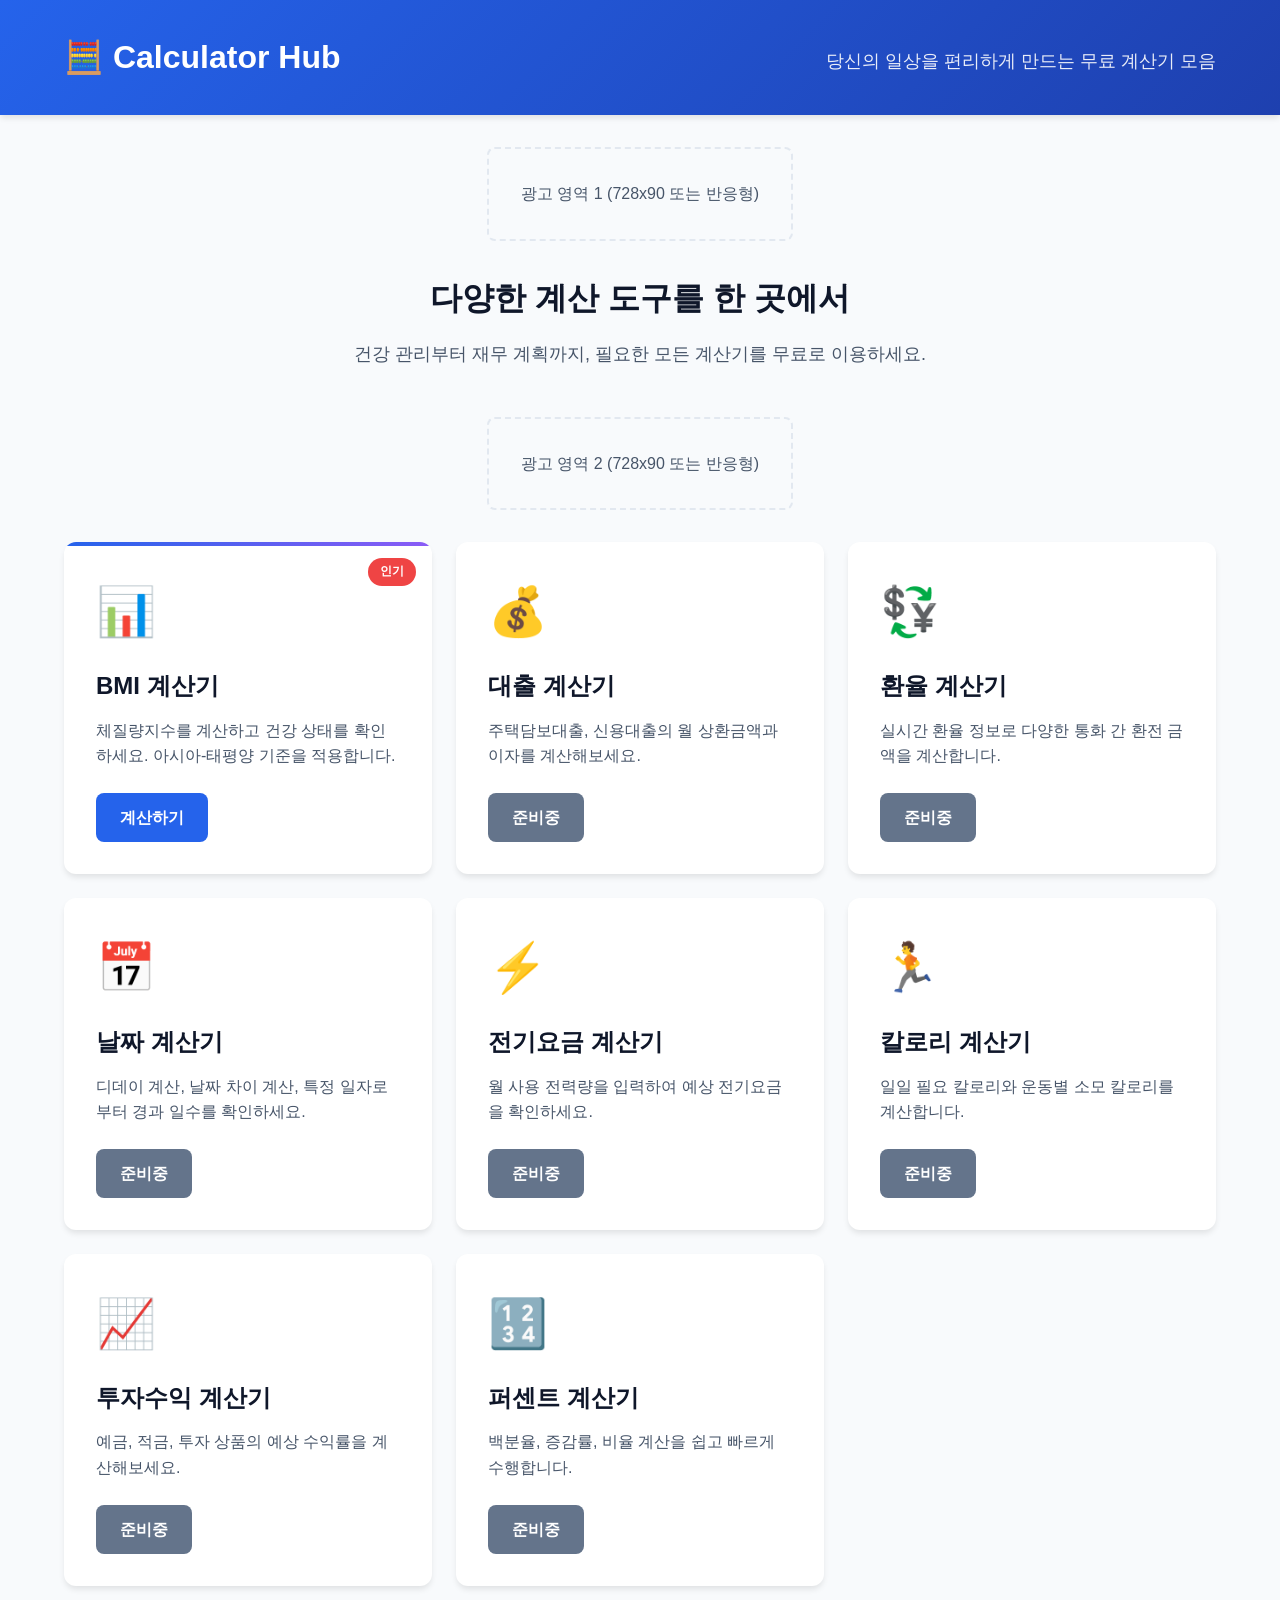
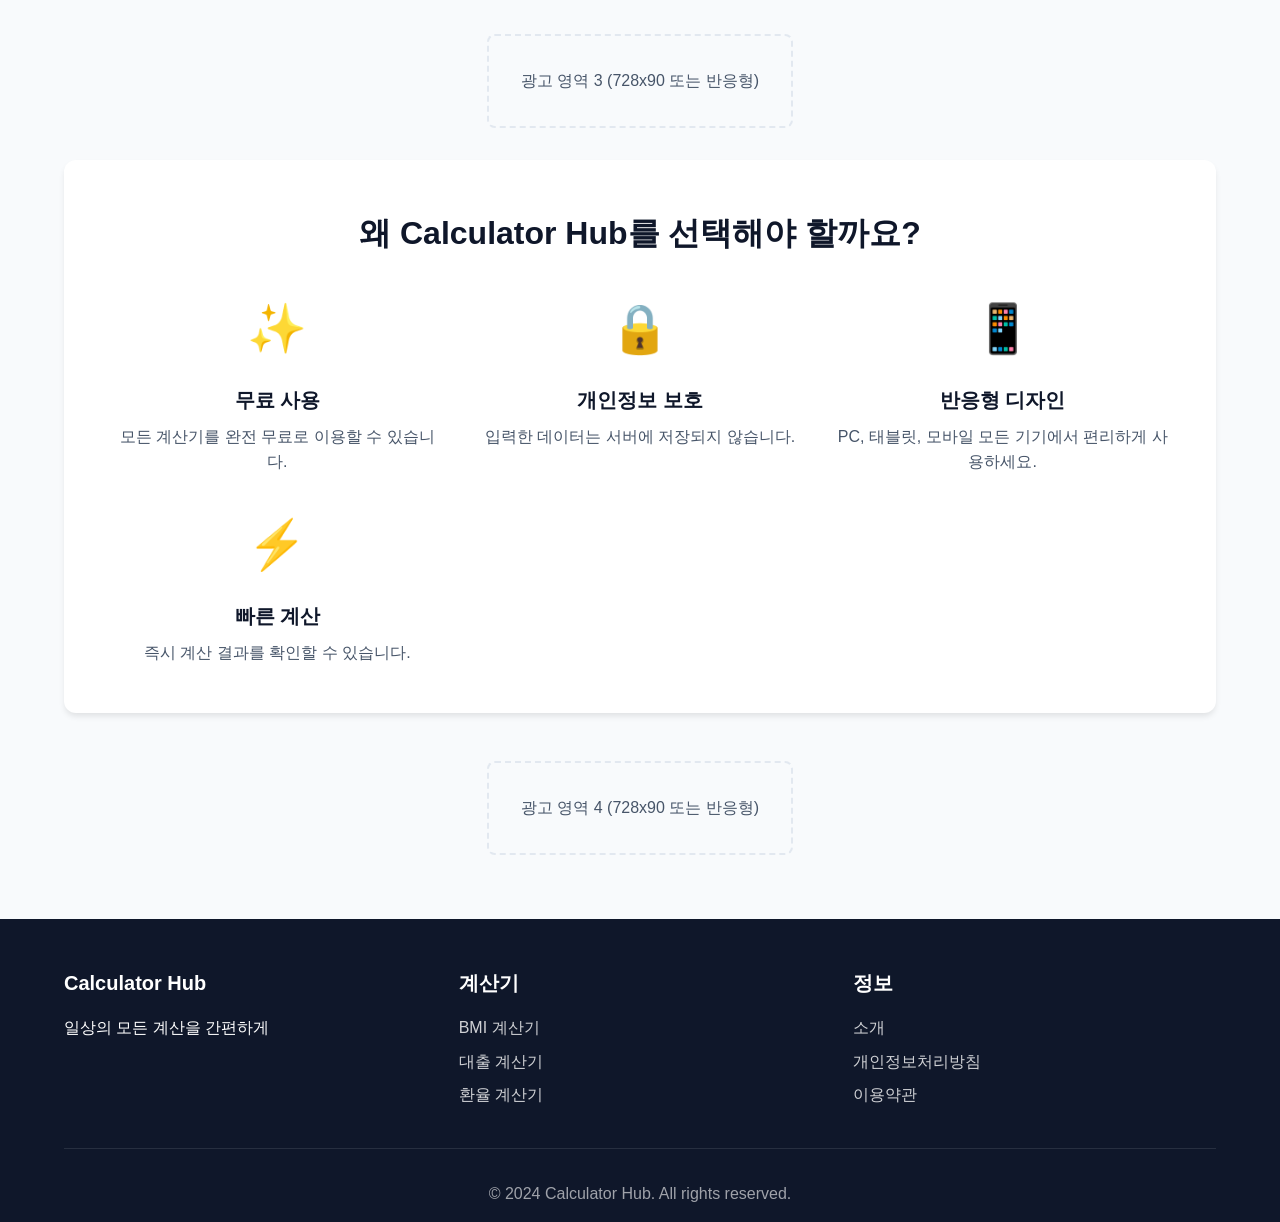
==== index.html @ 65dcb929 "feat: Add BMI Calculator website with Cloudflare Pages support - Add responsive homepage with 8 calc" ====
<!DOCTYPE html>
<html lang="ko">
<head>
    <meta charset="UTF-8">
    <meta name="viewport" content="width=device-width, initial-scale=1.0">
    <meta name="description" content="무료 온라인 계산기 모음 - BMI 계산기, 대출 계산기, 환율 계산기 등 다양한 실용적인 계산 도구를 제공합니다.">
    <meta name="keywords" content="계산기, BMI 계산기, 대출 계산기, 환율 계산기, 온라인 계산기">
    <meta name="author" content="Calculator Hub">
    
    <!-- Open Graph -->
    <meta property="og:title" content="무료 온라인 계산기 모음 | Calculator Hub">
    <meta property="og:description" content="BMI, 대출, 환율 등 다양한 실용적인 계산 도구를 무료로 이용하세요.">
    <meta property="og:type" content="website">
    <meta property="og:url" content="https://your-domain.pages.dev">
    <meta property="og:image" content="https://your-domain.pages.dev/images/og-image.jpg">
    
    <!-- Twitter Card -->
    <meta name="twitter:card" content="summary_large_image">
    <meta name="twitter:title" content="무료 온라인 계산기 모음 | Calculator Hub">
    <meta name="twitter:description" content="BMI, 대출, 환율 등 다양한 실용적인 계산 도구를 무료로 이용하세요.">
    
    <!-- Schema.org -->
    <script type="application/ld+json">
    {
        "@context": "https://schema.org",
        "@type": "WebSite",
        "name": "Calculator Hub",
        "description": "무료 온라인 계산기 모음",
        "url": "https://your-domain.pages.dev",
        "potentialAction": {
            "@type": "SearchAction",
            "target": "https://your-domain.pages.dev/search?q={search_term_string}",
            "query-input": "required name=search_term_string"
        }
    }
    </script>
    
    <title>무료 온라인 계산기 모음 | Calculator Hub</title>
    <link rel="stylesheet" href="/css/style.css">
    <link rel="canonical" href="https://your-domain.pages.dev/">
</head>
<body>
    <header>
        <div class="container">
            <div class="header-content">
                <h1>🧮 Calculator Hub</h1>
                <p class="subtitle">당신의 일상을 편리하게 만드는 무료 계산기 모음</p>
            </div>
        </div>
    </header>

    <!-- AdSense 광고 공간 1: 헤더 아래 -->
    <div class="ad-container ad-horizontal">
        <div class="ad-placeholder">
            <!-- Google AdSense 광고 코드를 여기에 삽입하세요 -->
            <p>광고 영역 1 (728x90 또는 반응형)</p>
        </div>
    </div>

    <main class="container">
        <section class="intro">
            <h2>다양한 계산 도구를 한 곳에서</h2>
            <p>건강 관리부터 재무 계획까지, 필요한 모든 계산기를 무료로 이용하세요.</p>
        </section>

        <!-- AdSense 광고 공간 2: 소개 아래 -->
        <div class="ad-container ad-horizontal">
            <div class="ad-placeholder">
                <!-- Google AdSense 광고 코드를 여기에 삽입하세요 -->
                <p>광고 영역 2 (728x90 또는 반응형)</p>
            </div>
        </div>

        <section class="calculators-grid">
            <article class="calculator-card featured">
                <div class="card-icon">📊</div>
                <h3>BMI 계산기</h3>
                <p>체질량지수를 계산하고 건강 상태를 확인하세요. 아시아-태평양 기준을 적용합니다.</p>
                <a href="/bmi-calculator.html" class="btn-primary">계산하기</a>
                <span class="badge">인기</span>
            </article>

            <article class="calculator-card">
                <div class="card-icon">💰</div>
                <h3>대출 계산기</h3>
                <p>주택담보대출, 신용대출의 월 상환금액과 이자를 계산해보세요.</p>
                <a href="/loan-calculator.html" class="btn-secondary">준비중</a>
            </article>

            <article class="calculator-card">
                <div class="card-icon">💱</div>
                <h3>환율 계산기</h3>
                <p>실시간 환율 정보로 다양한 통화 간 환전 금액을 계산합니다.</p>
                <a href="/exchange-calculator.html" class="btn-secondary">준비중</a>
            </article>

            <article class="calculator-card">
                <div class="card-icon">📅</div>
                <h3>날짜 계산기</h3>
                <p>디데이 계산, 날짜 차이 계산, 특정 일자로부터 경과 일수를 확인하세요.</p>
                <a href="/date-calculator.html" class="btn-secondary">준비중</a>
            </article>

            <article class="calculator-card">
                <div class="card-icon">⚡</div>
                <h3>전기요금 계산기</h3>
                <p>월 사용 전력량을 입력하여 예상 전기요금을 확인하세요.</p>
                <a href="/electricity-calculator.html" class="btn-secondary">준비중</a>
            </article>

            <article class="calculator-card">
                <div class="card-icon">🏃</div>
                <h3>칼로리 계산기</h3>
                <p>일일 필요 칼로리와 운동별 소모 칼로리를 계산합니다.</p>
                <a href="/calorie-calculator.html" class="btn-secondary">준비중</a>
            </article>

            <article class="calculator-card">
                <div class="card-icon">📈</div>
                <h3>투자수익 계산기</h3>
                <p>예금, 적금, 투자 상품의 예상 수익률을 계산해보세요.</p>
                <a href="/investment-calculator.html" class="btn-secondary">준비중</a>
            </article>

            <article class="calculator-card">
                <div class="card-icon">🔢</div>
                <h3>퍼센트 계산기</h3>
                <p>백분율, 증감률, 비율 계산을 쉽고 빠르게 수행합니다.</p>
                <a href="/percentage-calculator.html" class="btn-secondary">준비중</a>
            </article>
        </section>

        <!-- AdSense 광고 공간 3: 그리드 아래 -->
        <div class="ad-container ad-horizontal">
            <div class="ad-placeholder">
                <!-- Google AdSense 광고 코드를 여기에 삽입하세요 -->
                <p>광고 영역 3 (728x90 또는 반응형)</p>
            </div>
        </div>

        <section class="features">
            <h2>왜 Calculator Hub를 선택해야 할까요?</h2>
            <div class="features-grid">
                <div class="feature-item">
                    <div class="feature-icon">✨</div>
                    <h3>무료 사용</h3>
                    <p>모든 계산기를 완전 무료로 이용할 수 있습니다.</p>
                </div>
                <div class="feature-item">
                    <div class="feature-icon">🔒</div>
                    <h3>개인정보 보호</h3>
                    <p>입력한 데이터는 서버에 저장되지 않습니다.</p>
                </div>
                <div class="feature-item">
                    <div class="feature-icon">📱</div>
                    <h3>반응형 디자인</h3>
                    <p>PC, 태블릿, 모바일 모든 기기에서 편리하게 사용하세요.</p>
                </div>
                <div class="feature-item">
                    <div class="feature-icon">⚡</div>
                    <h3>빠른 계산</h3>
                    <p>즉시 계산 결과를 확인할 수 있습니다.</p>
                </div>
            </div>
        </section>
    </main>

    <!-- AdSense 광고 공간 4: 푸터 위 -->
    <div class="ad-container ad-horizontal">
        <div class="ad-placeholder">
            <!-- Google AdSense 광고 코드를 여기에 삽입하세요 -->
            <p>광고 영역 4 (728x90 또는 반응형)</p>
        </div>
    </div>

    <footer>
        <div class="container">
            <div class="footer-content">
                <div class="footer-section">
                    <h4>Calculator Hub</h4>
                    <p>일상의 모든 계산을 간편하게</p>
                </div>
                <div class="footer-section">
                    <h4>계산기</h4>
                    <ul>
                        <li><a href="/bmi-calculator.html">BMI 계산기</a></li>
                        <li><a href="/loan-calculator.html">대출 계산기</a></li>
                        <li><a href="/exchange-calculator.html">환율 계산기</a></li>
                    </ul>
                </div>
                <div class="footer-section">
                    <h4>정보</h4>
                    <ul>
                        <li><a href="/about.html">소개</a></li>
                        <li><a href="/privacy.html">개인정보처리방침</a></li>
                        <li><a href="/terms.html">이용약관</a></li>
                    </ul>
                </div>
            </div>
            <div class="footer-bottom">
                <p>&copy; 2024 Calculator Hub. All rights reserved.</p>
            </div>
        </div>
    </footer>

    <script src="/js/main.js"></script>
</body>
</html>
---- css/style.css ----
:root {
    --primary-color: #2563eb;
    --primary-dark: #1e40af;
    --secondary-color: #64748b;
    --success-color: #10b981;
    --warning-color: #f59e0b;
    --danger-color: #ef4444;
    --light-bg: #f8fafc;
    --card-bg: #ffffff;
    --text-primary: #0f172a;
    --text-secondary: #475569;
    --border-color: #e2e8f0;
    --shadow-sm: 0 1px 2px 0 rgb(0 0 0 / 0.05);
    --shadow-md: 0 4px 6px -1px rgb(0 0 0 / 0.1);
    --shadow-lg: 0 10px 15px -3px rgb(0 0 0 / 0.1);
    --radius-sm: 0.375rem;
    --radius-md: 0.5rem;
    --radius-lg: 0.75rem;
}

* {
    margin: 0;
    padding: 0;
    box-sizing: border-box;
}

body {
    font-family: -apple-system, BlinkMacSystemFont, 'Segoe UI', 'Roboto', 'Helvetica Neue', Arial, sans-serif;
    line-height: 1.6;
    color: var(--text-primary);
    background-color: var(--light-bg);
}

/* 헤더 */
header {
    background: linear-gradient(135deg, var(--primary-color) 0%, var(--primary-dark) 100%);
    color: white;
    padding: 2rem 0;
    box-shadow: var(--shadow-md);
}

.container {
    max-width: 1200px;
    margin: 0 auto;
    padding: 0 1.5rem;
}

.header-content {
    display: flex;
    justify-content: space-between;
    align-items: center;
}

.header-content h1 {
    font-size: 2rem;
    font-weight: 700;
}

.header-content h1 a {
    color: white;
    text-decoration: none;
}

.subtitle {
    font-size: 1.125rem;
    opacity: 0.9;
    margin-top: 0.5rem;
}

nav {
    display: flex;
    gap: 1rem;
}

.nav-link {
    color: white;
    text-decoration: none;
    padding: 0.5rem 1rem;
    border-radius: var(--radius-md);
    transition: background-color 0.2s;
}

.nav-link:hover {
    background-color: rgba(255, 255, 255, 0.1);
}

/* 메인 컨텐츠 */
main {
    padding: 3rem 0;
}

.intro {
    text-align: center;
    margin-bottom: 3rem;
}

.intro h2 {
    font-size: 2rem;
    color: var(--text-primary);
    margin-bottom: 1rem;
}

.intro p {
    font-size: 1.125rem;
    color: var(--text-secondary);
}

/* 계산기 그리드 */
.calculators-grid {
    display: grid;
    grid-template-columns: repeat(auto-fill, minmax(280px, 1fr));
    gap: 1.5rem;
    margin-bottom: 3rem;
}

.calculator-card {
    background: var(--card-bg);
    border-radius: var(--radius-lg);
    padding: 2rem;
    box-shadow: var(--shadow-md);
    transition: transform 0.2s, box-shadow 0.2s;
    position: relative;
    overflow: hidden;
}

.calculator-card:hover {
    transform: translateY(-4px);
    box-shadow: var(--shadow-lg);
}

.calculator-card.featured::before {
    content: '';
    position: absolute;
    top: 0;
    left: 0;
    right: 0;
    height: 4px;
    background: linear-gradient(90deg, var(--primary-color), #8b5cf6);
}

.card-icon {
    font-size: 3rem;
    margin-bottom: 1rem;
}

.calculator-card h3 {
    font-size: 1.5rem;
    margin-bottom: 0.75rem;
    color: var(--text-primary);
}

.calculator-card p {
    color: var(--text-secondary);
    margin-bottom: 1.5rem;
    min-height: 3rem;
}

.badge {
    position: absolute;
    top: 1rem;
    right: 1rem;
    background: var(--danger-color);
    color: white;
    padding: 0.25rem 0.75rem;
    border-radius: 999px;
    font-size: 0.75rem;
    font-weight: 600;
}

/* 버튼 */
.btn-primary, .btn-secondary {
    display: inline-block;
    padding: 0.75rem 1.5rem;
    border-radius: var(--radius-md);
    text-decoration: none;
    font-weight: 600;
    transition: all 0.2s;
    border: none;
    cursor: pointer;
    font-size: 1rem;
}

.btn-primary {
    background: var(--primary-color);
    color: white;
}

.btn-primary:hover {
    background: var(--primary-dark);
}

.btn-secondary {
    background: var(--secondary-color);
    color: white;
}

.btn-secondary:hover {
    background: #475569;
}

.btn-large {
    width: 100%;
    padding: 1rem;
    margin-top: 0.5rem;
}

/* 특징 섹션 */
.features {
    background: var(--card-bg);
    border-radius: var(--radius-lg);
    padding: 3rem;
    box-shadow: var(--shadow-md);
    margin-bottom: 3rem;
}

.features h2 {
    text-align: center;
    font-size: 2rem;
    margin-bottom: 2rem;
}

.features-grid {
    display: grid;
    grid-template-columns: repeat(auto-fit, minmax(250px, 1fr));
    gap: 2rem;
}

.feature-item {
    text-align: center;
}

.feature-icon {
    font-size: 3rem;
    margin-bottom: 1rem;
}

.feature-item h3 {
    font-size: 1.25rem;
    margin-bottom: 0.5rem;
}

.feature-item p {
    color: var(--text-secondary);
}

/* 계산기 페이지 */
.calculator-page {
    max-width: 1000px;
    margin: 0 auto;
}

.calculator-header {
    text-align: center;
    margin-bottom: 2rem;
}

.calculator-header h2 {
    font-size: 2.5rem;
    margin-bottom: 0.5rem;
}

.calculator-layout {
    display: grid;
    grid-template-columns: 1fr 300px;
    gap: 2rem;
    margin-bottom: 3rem;
}

.calculator-main {
    display: flex;
    flex-direction: column;
    gap: 2rem;
}

.calculator-form {
    background: var(--card-bg);
    border-radius: var(--radius-lg);
    padding: 2rem;
    box-shadow: var(--shadow-md);
}

.form-group {
    margin-bottom: 1.5rem;
}

.form-group label {
    display: block;
    font-weight: 600;
    margin-bottom: 0.5rem;
    color: var(--text-primary);
}

.form-group input {
    width: 100%;
    padding: 0.75rem;
    border: 2px solid var(--border-color);
    border-radius: var(--radius-md);
    font-size: 1rem;
    transition: border-color 0.2s;
}

.form-group input:focus {
    outline: none;
    border-color: var(--primary-color);
}

.form-group small {
    display: block;
    margin-top: 0.25rem;
    color: var(--text-secondary);
    font-size: 0.875rem;
}

/* 결과 표시 */
.result-container {
    background: var(--card-bg);
    border-radius: var(--radius-lg);
    padding: 2rem;
    box-shadow: var(--shadow-md);
    border-left: 4px solid var(--primary-color);
}

.result-container h3 {
    font-size: 1.5rem;
    margin-bottom: 1.5rem;
}

.bmi-value {
    display: flex;
    justify-content: space-between;
    align-items: center;
    padding: 1.5rem;
    background: var(--light-bg);
    border-radius: var(--radius-md);
    margin-bottom: 1rem;
}

.bmi-value .label {
    font-weight: 600;
    font-size: 1.125rem;
}

.bmi-value .value {
    font-size: 2.5rem;
    font-weight: 700;
    color: var(--primary-color);
}

.bmi-status {
    padding: 1.5rem;
    border-radius: var(--radius-md);
    margin-bottom: 1rem;
}

.status-badge {
    display: inline-block;
    padding: 0.5rem 1rem;
    border-radius: 999px;
    font-weight: 600;
    margin-bottom: 0.5rem;
}

.status-text {
    font-size: 1.125rem;
    margin-top: 0.5rem;
}

.bmi-advice {
    background: #eff6ff;
    padding: 1.5rem;
    border-radius: var(--radius-md);
    border-left: 4px solid var(--primary-color);
}

.bmi-advice h4 {
    margin-bottom: 0.75rem;
    color: var(--primary-color);
}

.advice-text {
    color: var(--text-secondary);
    line-height: 1.8;
}

/* BMI 차트 */
.bmi-chart {
    background: var(--card-bg);
    border-radius: var(--radius-lg);
    padding: 2rem;
    box-shadow: var(--shadow-md);
}

.bmi-chart h3 {
    font-size: 1.5rem;
    margin-bottom: 1.5rem;
    text-align: center;
}

.chart-container {
    display: flex;
    flex-direction: column;
    gap: 0.75rem;
}

.chart-item {
    display: flex;
    justify-content: space-between;
    align-items: center;
    padding: 1rem 1.5rem;
    border-radius: var(--radius-md);
    font-weight: 600;
}

.chart-item.underweight {
    background: #dbeafe;
    color: #1e40af;
}

.chart-item.normal {
    background: #d1fae5;
    color: #065f46;
}

.chart-item.overweight {
    background: #fef3c7;
    color: #92400e;
}

.chart-item.obese1 {
    background: #fed7aa;
    color: #9a3412;
}

.chart-item.obese2 {
    background: #fecaca;
    color: #991b1b;
}

/* 정보 섹션 */
.info-section {
    background: var(--card-bg);
    border-radius: var(--radius-lg);
    padding: 2rem;
    box-shadow: var(--shadow-md);
    margin-bottom: 2rem;
}

.info-section h3 {
    font-size: 1.75rem;
    margin-bottom: 1rem;
    color: var(--text-primary);
}

.info-section h4 {
    font-size: 1.25rem;
    margin-top: 1.5rem;
    margin-bottom: 0.75rem;
    color: var(--text-primary);
}

.info-section p {
    color: var(--text-secondary);
    margin-bottom: 1rem;
    line-height: 1.8;
}

.info-list {
    list-style: none;
    padding: 0;
    margin: 1rem 0;
}

.info-list li {
    padding: 0.75rem;
    margin-bottom: 0.5rem;
    background: var(--light-bg);
    border-radius: var(--radius-md);
    border-left: 4px solid var(--primary-color);
}

.warning-text {
    background: #fef3c7;
    border-left: 4px solid var(--warning-color);
    padding: 1rem;
    border-radius: var(--radius-md);
    color: #92400e;
}

/* 관련 계산기 */
.related-calculators {
    background: var(--card-bg);
    border-radius: var(--radius-lg);
    padding: 2rem;
    box-shadow: var(--shadow-md);
}

.related-calculators h3 {
    font-size: 1.75rem;
    margin-bottom: 1.5rem;
}

.related-grid {
    display: grid;
    grid-template-columns: repeat(auto-fit, minmax(200px, 1fr));
    gap: 1rem;
}

.related-card {
    display: block;
    padding: 1.5rem;
    background: var(--light-bg);
    border-radius: var(--radius-md);
    text-decoration: none;
    transition: all 0.2s;
    text-align: center;
}

.related-card:hover {
    background: var(--primary-color);
    color: white;
    transform: translateY(-2px);
}

.related-card .card-icon {
    font-size: 2rem;
    margin-bottom: 0.5rem;
}

.related-card h4 {
    font-size: 1.125rem;
    margin-bottom: 0.25rem;
    color: var(--text-primary);
}

.related-card:hover h4,
.related-card:hover p {
    color: white;
}

.related-card p {
    font-size: 0.875rem;
    color: var(--text-secondary);
    margin: 0;
}

/* 광고 컨테이너 */
.ad-container {
    margin: 2rem auto;
    display: flex;
    justify-content: center;
    align-items: center;
}

.ad-horizontal {
    max-width: 728px;
}

.ad-vertical {
    max-width: 300px;
}

.ad-placeholder {
    background: var(--light-bg);
    border: 2px dashed var(--border-color);
    border-radius: var(--radius-md);
    padding: 2rem;
    text-align: center;
    color: var(--text-secondary);
    min-height: 90px;
}

.calculator-sidebar .ad-placeholder {
    min-height: 600px;
    display: flex;
    align-items: center;
    justify-content: center;
}

/* 푸터 */
footer {
    background: var(--text-primary);
    color: white;
    padding: 3rem 0 1rem;
    margin-top: 4rem;
}

.footer-content {
    display: grid;
    grid-template-columns: repeat(auto-fit, minmax(250px, 1fr));
    gap: 2rem;
    margin-bottom: 2rem;
}

.footer-section h4 {
    margin-bottom: 1rem;
    font-size: 1.25rem;
}

.footer-section ul {
    list-style: none;
}

.footer-section ul li {
    margin-bottom: 0.5rem;
}

.footer-section a {
    color: rgba(255, 255, 255, 0.8);
    text-decoration: none;
    transition: color 0.2s;
}

.footer-section a:hover {
    color: white;
}

.footer-bottom {
    text-align: center;
    padding-top: 2rem;
    border-top: 1px solid rgba(255, 255, 255, 0.1);
    color: rgba(255, 255, 255, 0.6);
}

/* 반응형 디자인 */
@media (max-width: 768px) {
    .header-content {
        flex-direction: column;
        text-align: center;
        gap: 1rem;
    }

    .header-content h1 {
        font-size: 1.5rem;
    }

    .subtitle {
        font-size: 1rem;
    }

    .calculators-grid {
        grid-template-columns: 1fr;
    }

    .calculator-layout {
        grid-template-columns: 1fr;
    }

    .calculator-sidebar {
        order: 2;
    }

    .features {
        padding: 2rem 1.5rem;
    }

    .features-grid {
        grid-template-columns: 1fr;
    }

    .intro h2 {
        font-size: 1.5rem;
    }

    .calculator-header h2 {
        font-size: 1.75rem;
    }

    .bmi-value {
        flex-direction: column;
        gap: 1rem;
        text-align: center;
    }

    .footer-content {
        grid-template-columns: 1fr;
        text-align: center;
    }
}

@media (max-width: 480px) {
    .container {
        padding: 0 1rem;
    }

    .calculator-card {
        padding: 1.5rem;
    }

    .calculator-form,
    .result-container,
    .bmi-chart,
    .info-section {
        padding: 1.5rem;
    }

    .card-icon {
        font-size: 2.5rem;
    }

    .bmi-value .value {
        font-size: 2rem;
    }
}
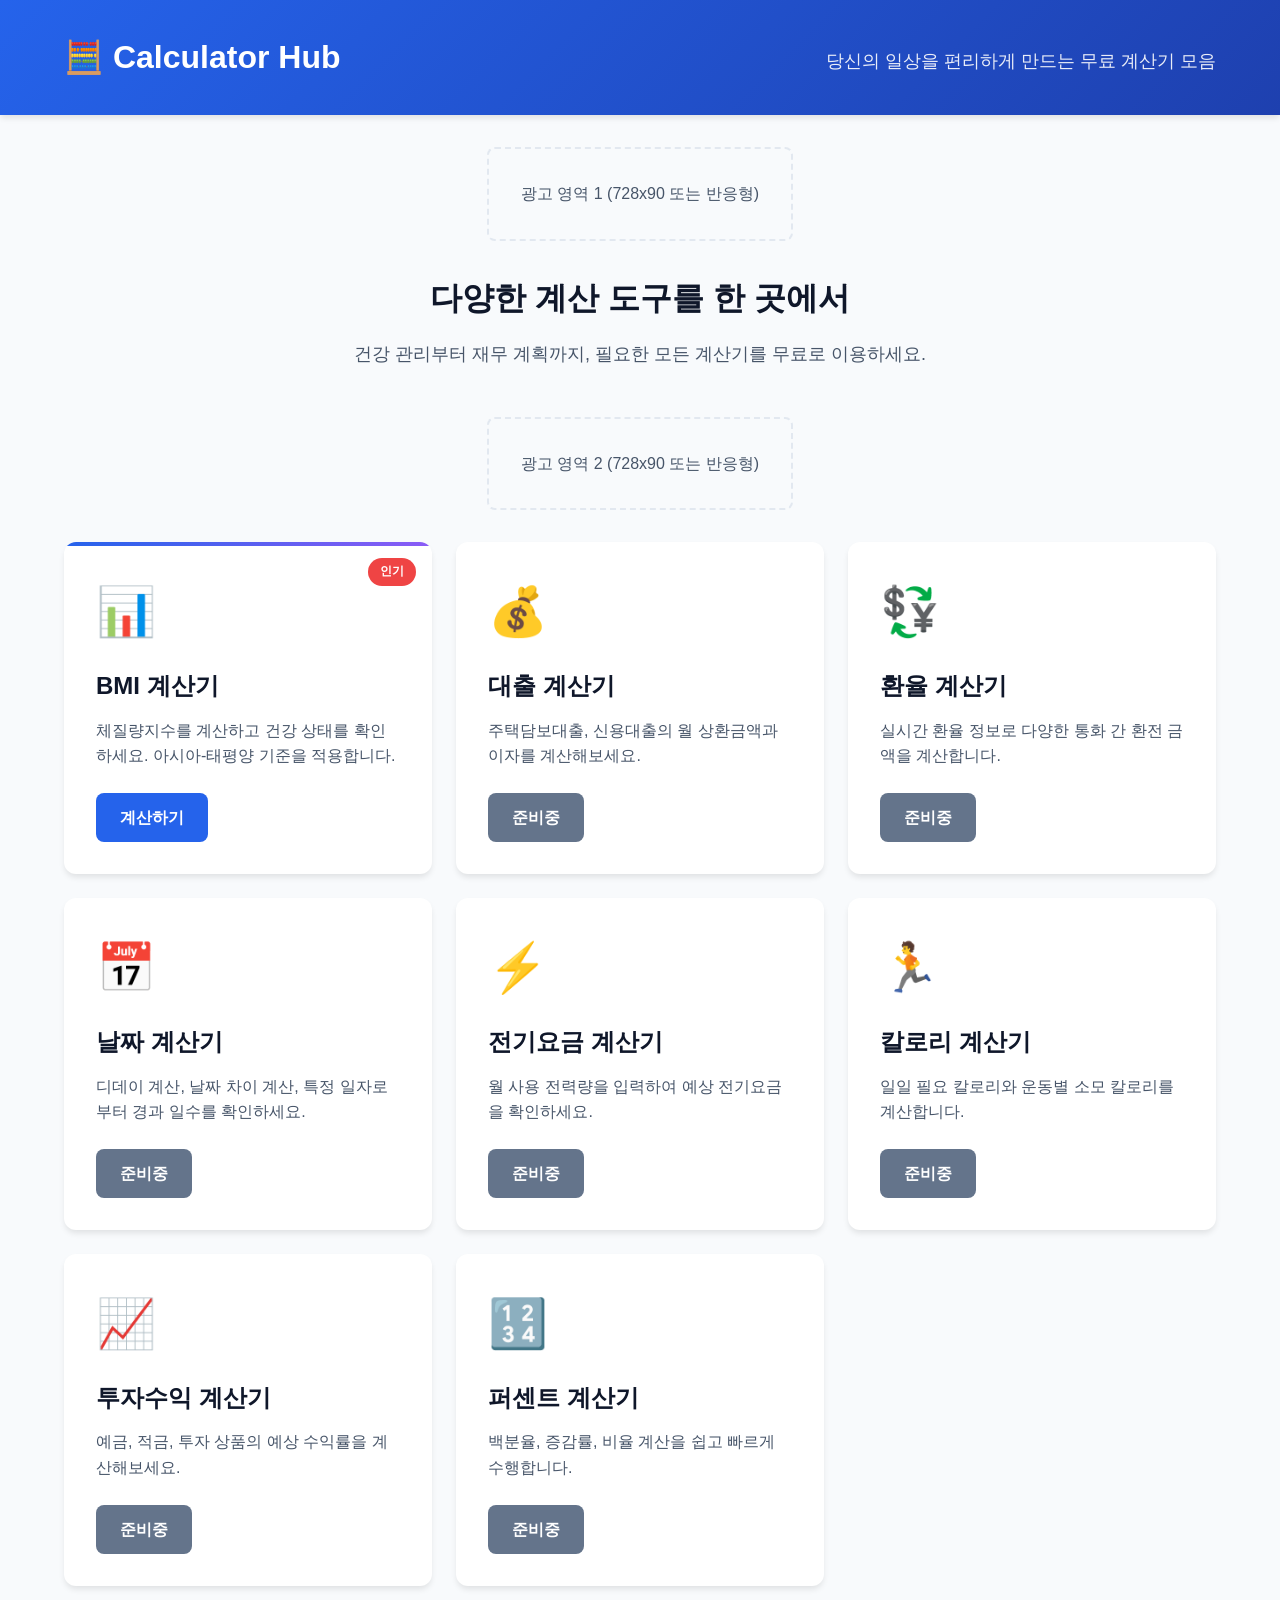
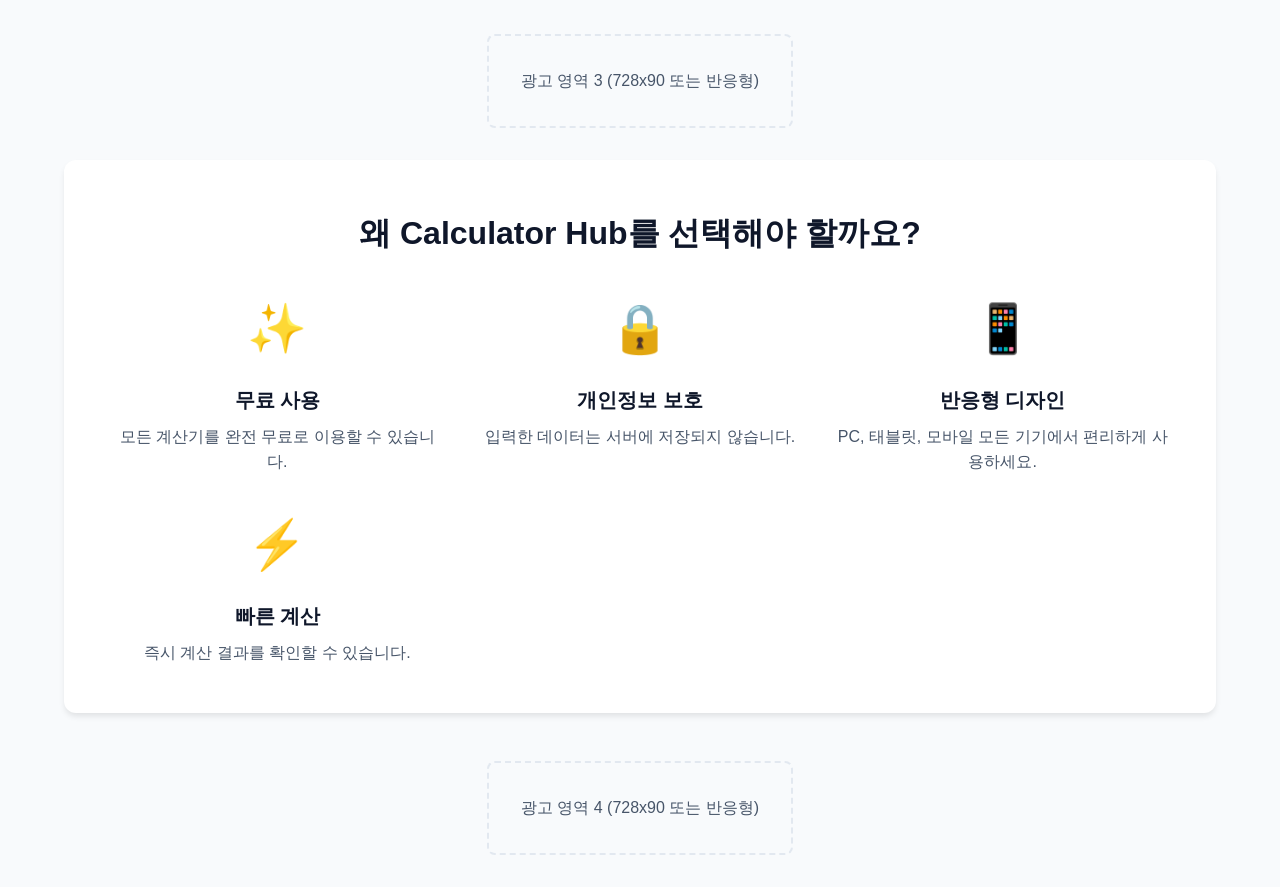
==== commit 7cbf7f73: "refactor: Remove footer and update project name to 'calculator' - Remove footer from index.html and " ====
--- a/index.html
+++ b/index.html
@@ -165,7 +165,7 @@
         </section>
     </main>
 
-    <!-- AdSense 광고 공간 4: 푸터 위 -->
+    <!-- AdSense 광고 공간 4: 하단 -->
     <div class="ad-container ad-horizontal">
         <div class="ad-placeholder">
             <!-- Google AdSense 광고 코드를 여기에 삽입하세요 -->
@@ -173,36 +173,6 @@
         </div>
     </div>
 
-    <footer>
-        <div class="container">
-            <div class="footer-content">
-                <div class="footer-section">
-                    <h4>Calculator Hub</h4>
-                    <p>일상의 모든 계산을 간편하게</p>
-                </div>
-                <div class="footer-section">
-                    <h4>계산기</h4>
-                    <ul>
-                        <li><a href="/bmi-calculator.html">BMI 계산기</a></li>
-                        <li><a href="/loan-calculator.html">대출 계산기</a></li>
-                        <li><a href="/exchange-calculator.html">환율 계산기</a></li>
-                    </ul>
-                </div>
-                <div class="footer-section">
-                    <h4>정보</h4>
-                    <ul>
-                        <li><a href="/about.html">소개</a></li>
-                        <li><a href="/privacy.html">개인정보처리방침</a></li>
-                        <li><a href="/terms.html">이용약관</a></li>
-                    </ul>
-                </div>
-            </div>
-            <div class="footer-bottom">
-                <p>&copy; 2024 Calculator Hub. All rights reserved.</p>
-            </div>
-        </div>
-    </footer>
-
     <script src="/js/main.js"></script>
 </body>
 </html>
--- a/css/style.css
+++ b/css/style.css
@@ -576,51 +576,6 @@
     justify-content: center;
 }
 
-/* 푸터 */
-footer {
-    background: var(--text-primary);
-    color: white;
-    padding: 3rem 0 1rem;
-    margin-top: 4rem;
-}
-
-.footer-content {
-    display: grid;
-    grid-template-columns: repeat(auto-fit, minmax(250px, 1fr));
-    gap: 2rem;
-    margin-bottom: 2rem;
-}
-
-.footer-section h4 {
-    margin-bottom: 1rem;
-    font-size: 1.25rem;
-}
-
-.footer-section ul {
-    list-style: none;
-}
-
-.footer-section ul li {
-    margin-bottom: 0.5rem;
-}
-
-.footer-section a {
-    color: rgba(255, 255, 255, 0.8);
-    text-decoration: none;
-    transition: color 0.2s;
-}
-
-.footer-section a:hover {
-    color: white;
-}
-
-.footer-bottom {
-    text-align: center;
-    padding-top: 2rem;
-    border-top: 1px solid rgba(255, 255, 255, 0.1);
-    color: rgba(255, 255, 255, 0.6);
-}
-
 /* 반응형 디자인 */
 @media (max-width: 768px) {
     .header-content {
@@ -670,11 +625,6 @@
         gap: 1rem;
         text-align: center;
     }
-
-    .footer-content {
-        grid-template-columns: 1fr;
-        text-align: center;
-    }
 }
 
 @media (max-width: 480px) {
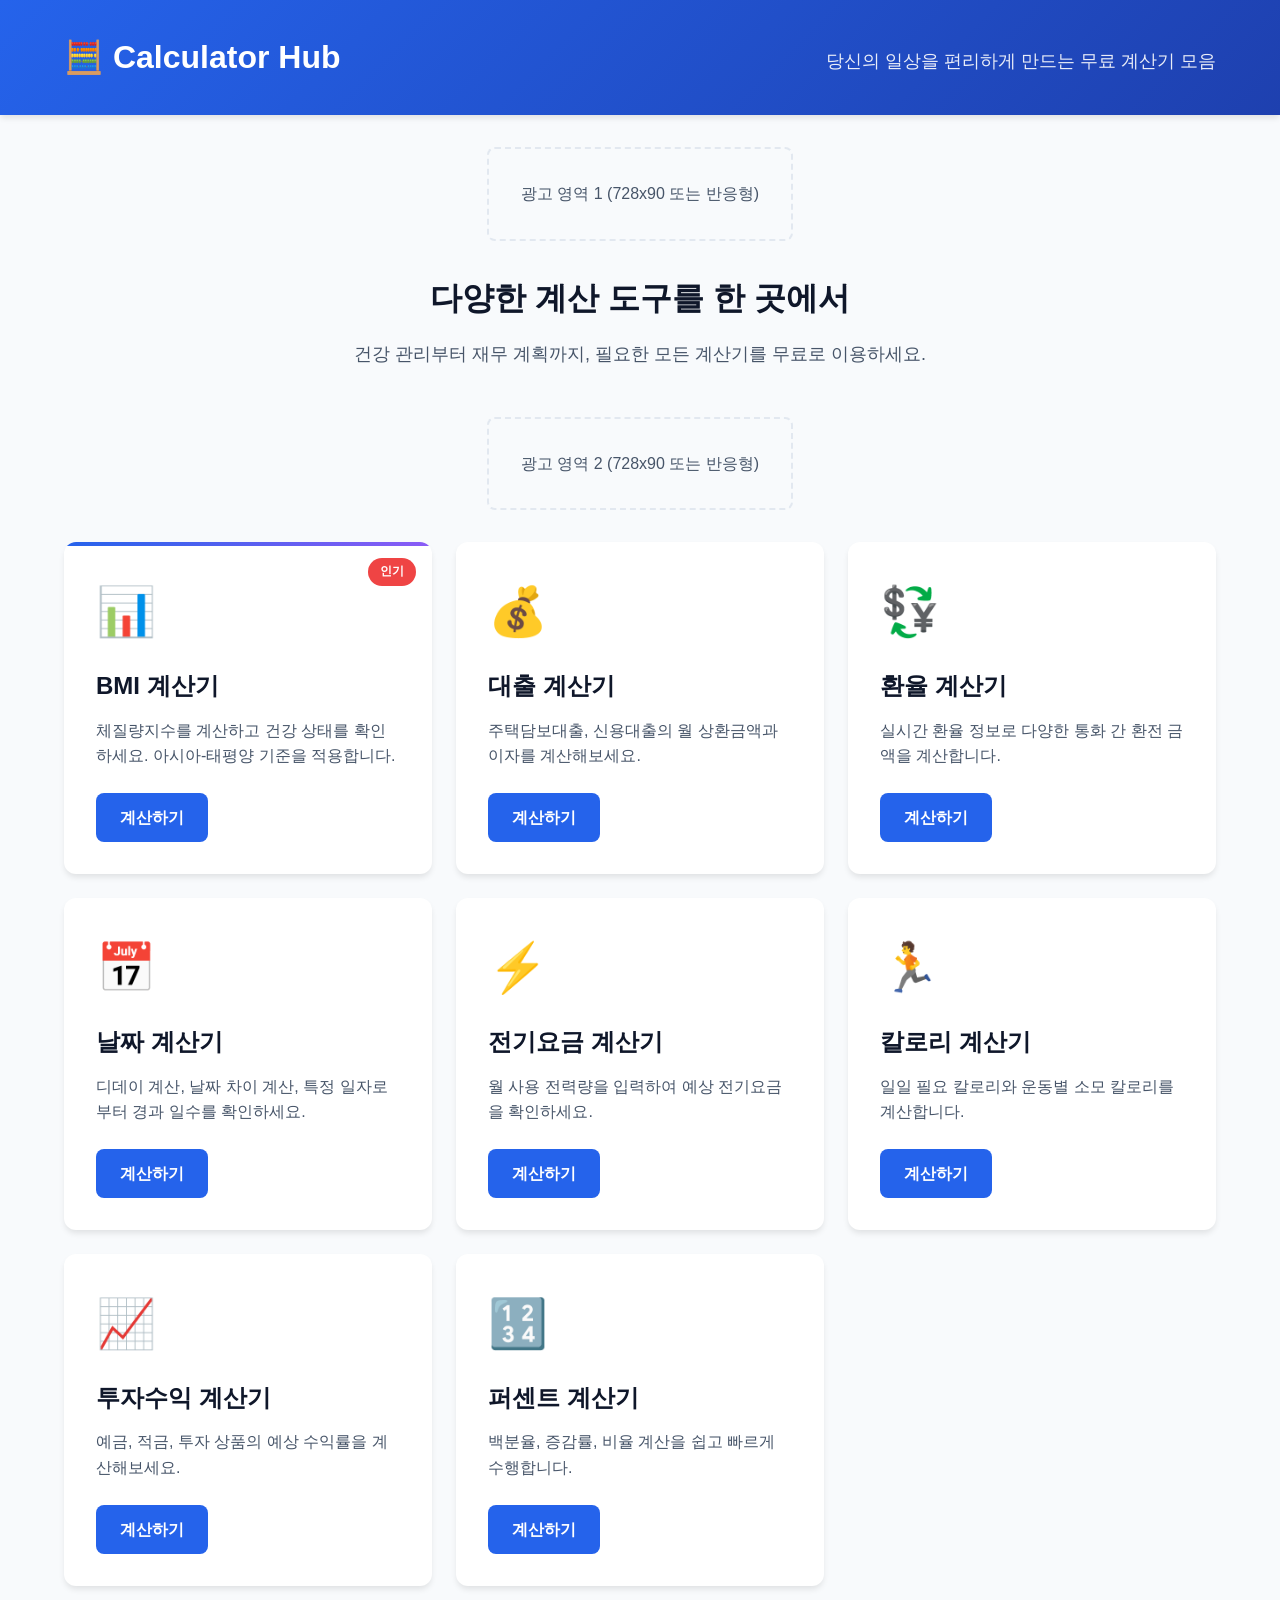
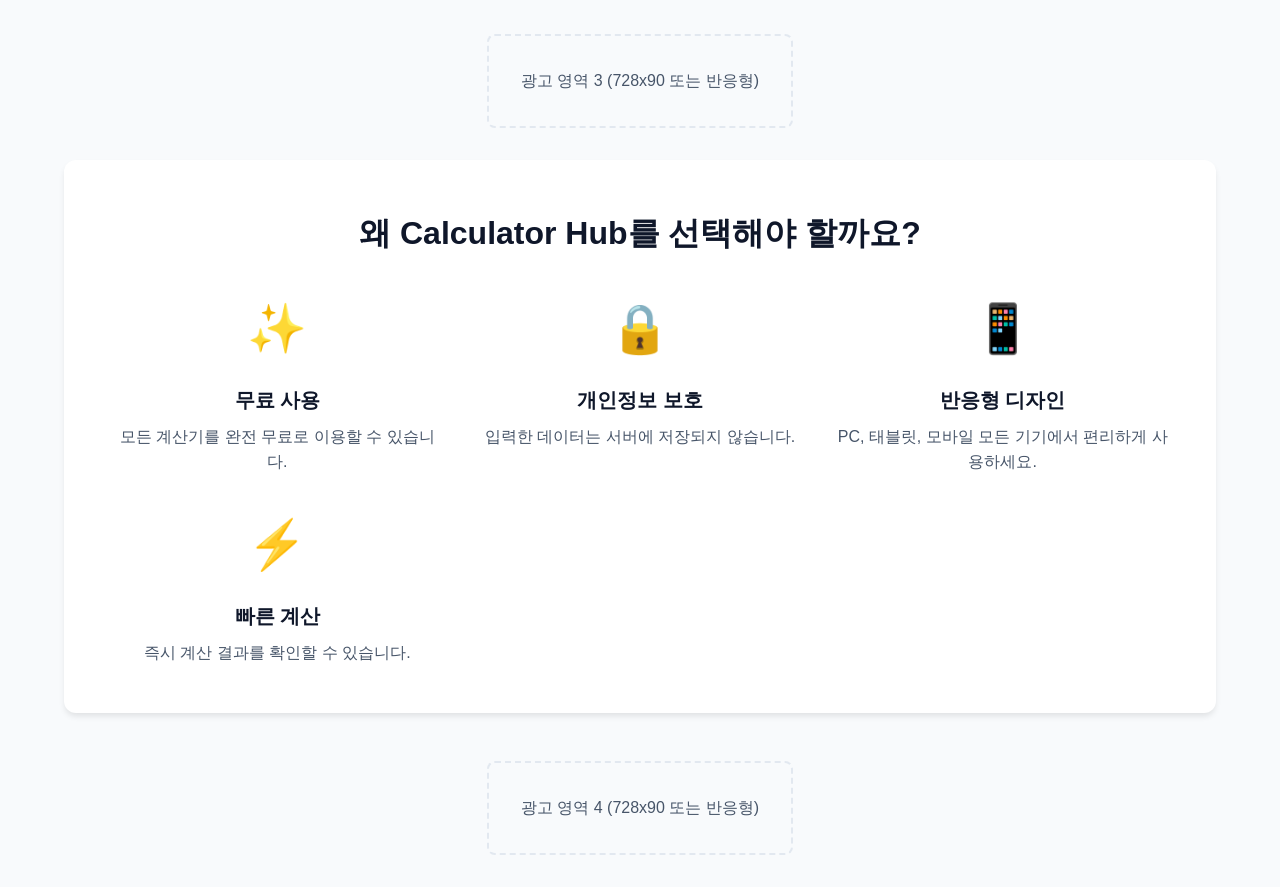
==== commit 8be8f910: "feat: Add 7 new calculators - Complete all calculator implementations - Add Loan Calculator (원리금균등/원" ====
--- a/index.html
+++ b/index.html
@@ -84,49 +84,49 @@
                 <div class="card-icon">💰</div>
                 <h3>대출 계산기</h3>
                 <p>주택담보대출, 신용대출의 월 상환금액과 이자를 계산해보세요.</p>
-                <a href="/loan-calculator.html" class="btn-secondary">준비중</a>
+                <a href="/loan-calculator.html" class="btn-primary">계산하기</a>
             </article>
 
             <article class="calculator-card">
                 <div class="card-icon">💱</div>
                 <h3>환율 계산기</h3>
                 <p>실시간 환율 정보로 다양한 통화 간 환전 금액을 계산합니다.</p>
-                <a href="/exchange-calculator.html" class="btn-secondary">준비중</a>
+                <a href="/exchange-calculator.html" class="btn-primary">계산하기</a>
             </article>
 
             <article class="calculator-card">
                 <div class="card-icon">📅</div>
                 <h3>날짜 계산기</h3>
                 <p>디데이 계산, 날짜 차이 계산, 특정 일자로부터 경과 일수를 확인하세요.</p>
-                <a href="/date-calculator.html" class="btn-secondary">준비중</a>
+                <a href="/date-calculator.html" class="btn-primary">계산하기</a>
             </article>
 
             <article class="calculator-card">
                 <div class="card-icon">⚡</div>
                 <h3>전기요금 계산기</h3>
                 <p>월 사용 전력량을 입력하여 예상 전기요금을 확인하세요.</p>
-                <a href="/electricity-calculator.html" class="btn-secondary">준비중</a>
+                <a href="/electricity-calculator.html" class="btn-primary">계산하기</a>
             </article>
 
             <article class="calculator-card">
                 <div class="card-icon">🏃</div>
                 <h3>칼로리 계산기</h3>
                 <p>일일 필요 칼로리와 운동별 소모 칼로리를 계산합니다.</p>
-                <a href="/calorie-calculator.html" class="btn-secondary">준비중</a>
+                <a href="/calorie-calculator.html" class="btn-primary">계산하기</a>
             </article>
 
             <article class="calculator-card">
                 <div class="card-icon">📈</div>
                 <h3>투자수익 계산기</h3>
                 <p>예금, 적금, 투자 상품의 예상 수익률을 계산해보세요.</p>
-                <a href="/investment-calculator.html" class="btn-secondary">준비중</a>
+                <a href="/investment-calculator.html" class="btn-primary">계산하기</a>
             </article>
 
             <article class="calculator-card">
                 <div class="card-icon">🔢</div>
                 <h3>퍼센트 계산기</h3>
                 <p>백분율, 증감률, 비율 계산을 쉽고 빠르게 수행합니다.</p>
-                <a href="/percentage-calculator.html" class="btn-secondary">준비중</a>
+                <a href="/percentage-calculator.html" class="btn-primary">계산하기</a>
             </article>
         </section>
 
--- a/css/style.css
+++ b/css/style.css
@@ -576,6 +576,157 @@
     justify-content: center;
 }
 
+/* 추가 계산기 스타일 */
+.loan-summary, .exchange-result {
+    background: var(--light-bg);
+    padding: 1.5rem;
+    border-radius: var(--radius-md);
+    margin-bottom: 1.5rem;
+}
+
+.summary-item, .exchange-from, .exchange-to {
+    display: flex;
+    justify-content: space-between;
+    padding: 1rem;
+    border-bottom: 1px solid var(--border-color);
+}
+
+.summary-item:last-child {
+    border-bottom: none;
+}
+
+.summary-item .value {
+    font-size: 1.5rem;
+    font-weight: 700;
+    color: var(--primary-color);
+}
+
+.summary-item .highlight {
+    color: var(--danger-color);
+}
+
+.loan-details, .exchange-rate {
+    background: var(--light-bg);
+    padding: 1rem;
+    border-radius: var(--radius-md);
+    margin-top: 1rem;
+}
+
+.comparison-grid {
+    display: grid;
+    grid-template-columns: repeat(auto-fit, minmax(200px, 1fr));
+    gap: 1rem;
+    margin-top: 1rem;
+}
+
+.comparison-item {
+    background: var(--light-bg);
+    padding: 1.5rem;
+    border-radius: var(--radius-md);
+    border-left: 4px solid var(--primary-color);
+}
+
+.info-box {
+    background: var(--card-bg);
+    border-radius: var(--radius-lg);
+    padding: 2rem;
+    box-shadow: var(--shadow-md);
+    margin-top: 2rem;
+}
+
+.btn-swap {
+    background: var(--light-bg);
+    border: 2px solid var(--border-color);
+    padding: 0.75rem 1.5rem;
+    border-radius: var(--radius-md);
+    cursor: pointer;
+    font-size: 1.5rem;
+    transition: all 0.2s;
+}
+
+.btn-swap:hover {
+    background: var(--primary-color);
+    color: white;
+    border-color: var(--primary-color);
+}
+
+.exchange-arrow {
+    font-size: 2rem;
+    text-align: center;
+    color: var(--primary-color);
+    padding: 1rem 0;
+}
+
+.currency-label {
+    font-weight: 700;
+    color: var(--text-primary);
+    font-size: 1.25rem;
+}
+
+.currency-amount {
+    font-size: 1.75rem;
+    font-weight: 700;
+    color: var(--primary-color);
+}
+
+.rate-list {
+    display: grid;
+    gap: 0.75rem;
+    margin-top: 1rem;
+}
+
+.rate-item {
+    display: flex;
+    justify-content: space-between;
+    align-items: center;
+    padding: 1rem;
+    background: var(--light-bg);
+    border-radius: var(--radius-md);
+}
+
+.rate-currency {
+    font-weight: 600;
+}
+
+.rate-value {
+    color: var(--primary-color);
+    font-weight: 600;
+}
+
+.rate-disclaimer {
+    font-size: 0.875rem;
+    color: var(--text-secondary);
+    margin-top: 0.5rem;
+}
+
+.date-result {
+    text-align: center;
+    padding: 2rem;
+}
+
+.big-number, .big-date {
+    font-size: 3rem;
+    font-weight: 700;
+    color: var(--primary-color);
+    margin: 1rem 0;
+}
+
+.date-breakdown, .date-info {
+    margin-top: 1.5rem;
+    text-align: left;
+    background: var(--light-bg);
+    padding: 1rem;
+    border-radius: var(--radius-md);
+}
+
+.result-box {
+    background: var(--light-bg);
+    padding: 1.5rem;
+    border-radius: var(--radius-md);
+    margin-top: 1rem;
+    border-left: 4px solid var(--primary-color);
+}
+
 /* 반응형 디자인 */
 @media (max-width: 768px) {
     .header-content {
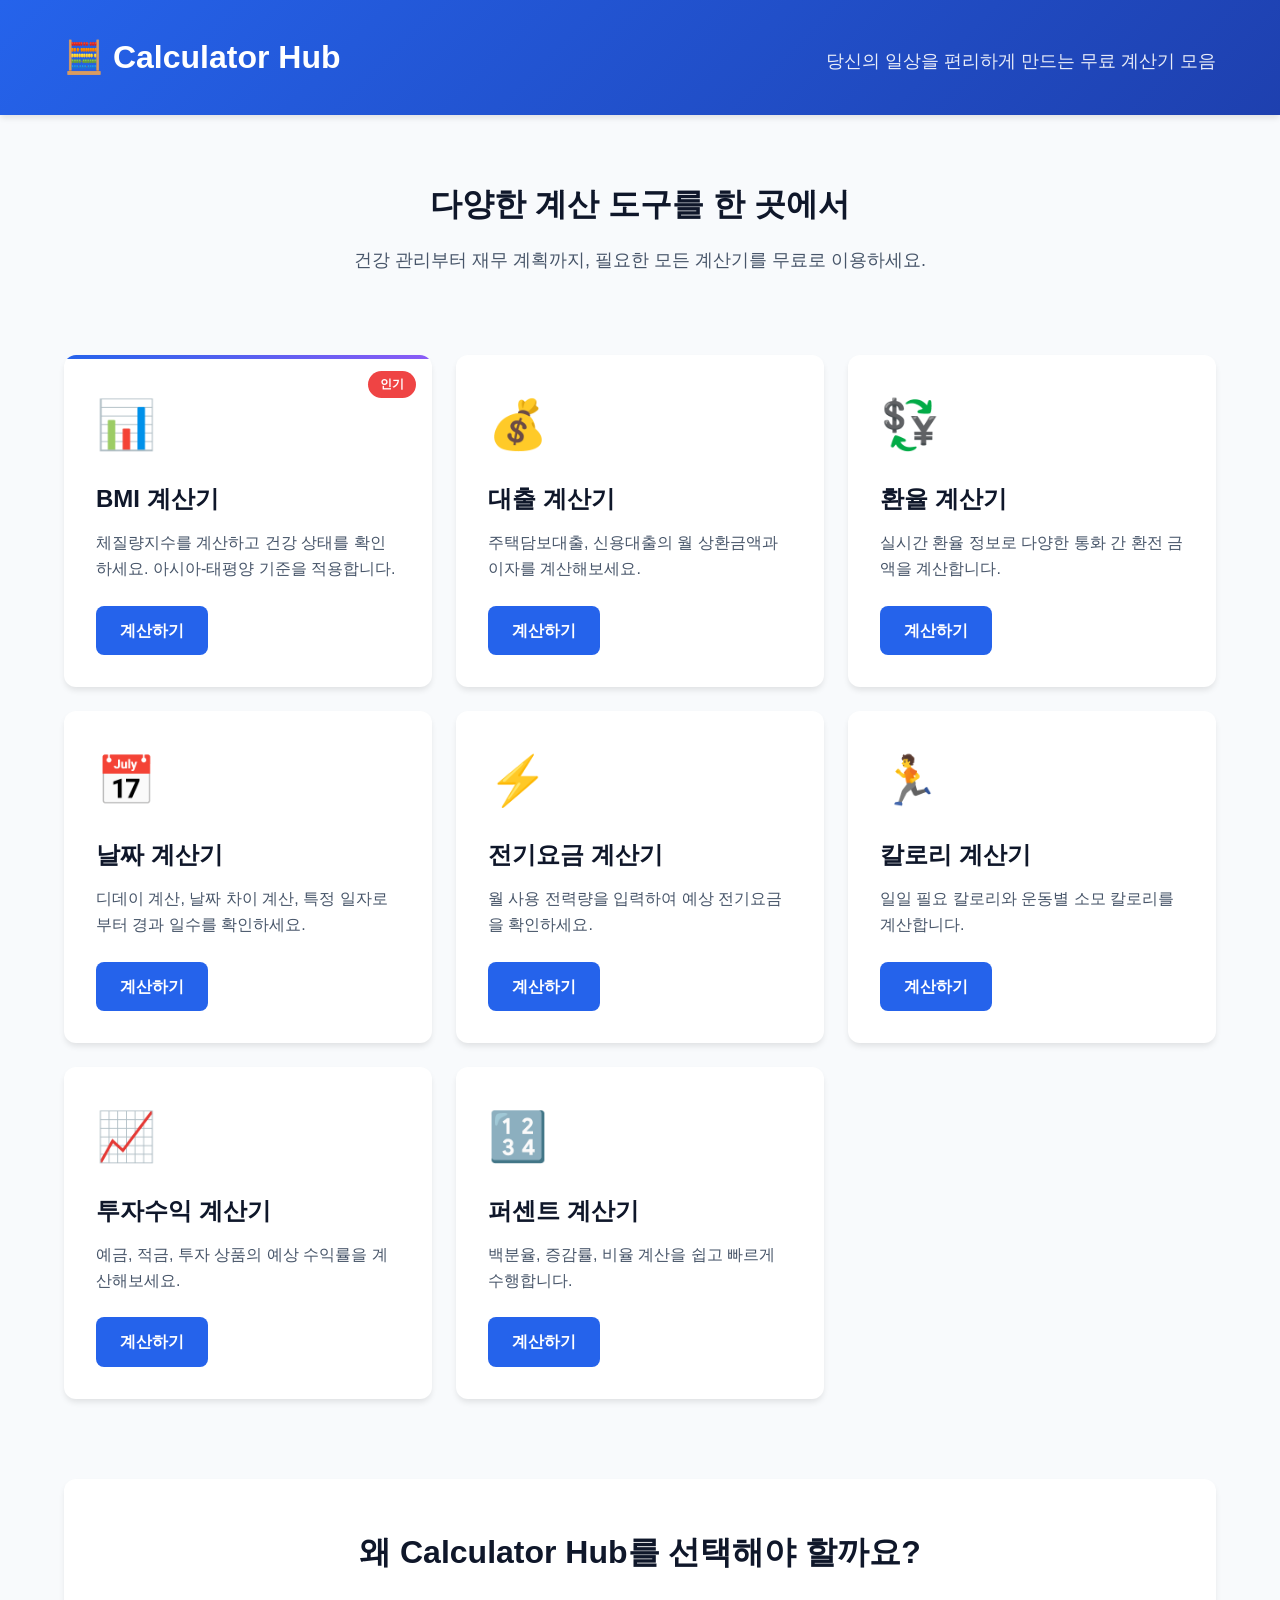
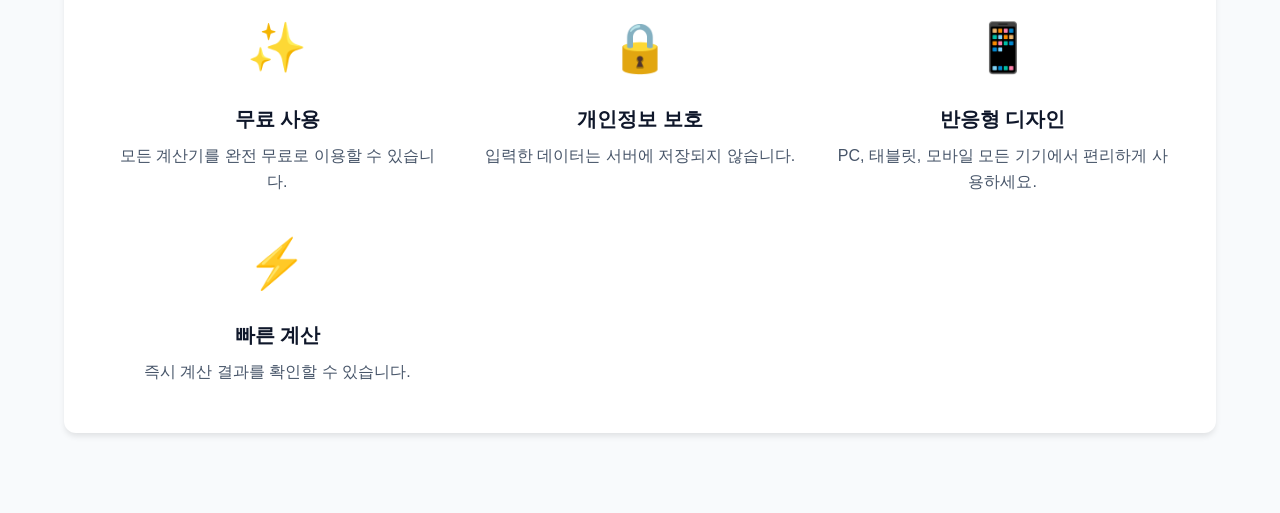
==== commit 8c6e9831: "feat: Add Google AdSense integration to all pages - Add AdSense script (ca-pub-6690487239486575) to " ====
--- a/index.html
+++ b/index.html
@@ -38,6 +38,10 @@
     <title>무료 온라인 계산기 모음 | Calculator Hub</title>
     <link rel="stylesheet" href="/css/style.css">
     <link rel="canonical" href="https://your-domain.pages.dev/">
+    
+    <!-- Google AdSense -->
+    <script async src="https://pagead2.googlesyndication.com/pagead/js/adsbygoogle.js?client=ca-pub-6690487239486575"
+     crossorigin="anonymous"></script>
 </head>
 <body>
     <header>
@@ -51,10 +55,16 @@
 
     <!-- AdSense 광고 공간 1: 헤더 아래 -->
     <div class="ad-container ad-horizontal">
-        <div class="ad-placeholder">
-            <!-- Google AdSense 광고 코드를 여기에 삽입하세요 -->
-            <p>광고 영역 1 (728x90 또는 반응형)</p>
-        </div>
+        <!-- Google AdSense 광고 -->
+        <ins class="adsbygoogle"
+             style="display:block"
+             data-ad-client="ca-pub-6690487239486575"
+             data-ad-slot="1234567890"
+             data-ad-format="auto"
+             data-full-width-responsive="true"></ins>
+        <script>
+             (adsbygoogle = window.adsbygoogle || []).push({});
+        </script>
     </div>
 
     <main class="container">
@@ -65,10 +75,16 @@
 
         <!-- AdSense 광고 공간 2: 소개 아래 -->
         <div class="ad-container ad-horizontal">
-            <div class="ad-placeholder">
-                <!-- Google AdSense 광고 코드를 여기에 삽입하세요 -->
-                <p>광고 영역 2 (728x90 또는 반응형)</p>
-            </div>
+            <!-- Google AdSense 광고 -->
+            <ins class="adsbygoogle"
+                 style="display:block"
+                 data-ad-client="ca-pub-6690487239486575"
+                 data-ad-slot="1234567891"
+                 data-ad-format="auto"
+                 data-full-width-responsive="true"></ins>
+            <script>
+                 (adsbygoogle = window.adsbygoogle || []).push({});
+            </script>
         </div>
 
         <section class="calculators-grid">
@@ -132,10 +148,16 @@
 
         <!-- AdSense 광고 공간 3: 그리드 아래 -->
         <div class="ad-container ad-horizontal">
-            <div class="ad-placeholder">
-                <!-- Google AdSense 광고 코드를 여기에 삽입하세요 -->
-                <p>광고 영역 3 (728x90 또는 반응형)</p>
-            </div>
+            <!-- Google AdSense 광고 -->
+            <ins class="adsbygoogle"
+                 style="display:block"
+                 data-ad-client="ca-pub-6690487239486575"
+                 data-ad-slot="1234567892"
+                 data-ad-format="auto"
+                 data-full-width-responsive="true"></ins>
+            <script>
+                 (adsbygoogle = window.adsbygoogle || []).push({});
+            </script>
         </div>
 
         <section class="features">
@@ -167,10 +189,16 @@
 
     <!-- AdSense 광고 공간 4: 하단 -->
     <div class="ad-container ad-horizontal">
-        <div class="ad-placeholder">
-            <!-- Google AdSense 광고 코드를 여기에 삽입하세요 -->
-            <p>광고 영역 4 (728x90 또는 반응형)</p>
-        </div>
+        <!-- Google AdSense 광고 -->
+        <ins class="adsbygoogle"
+             style="display:block"
+             data-ad-client="ca-pub-6690487239486575"
+             data-ad-slot="1234567893"
+             data-ad-format="auto"
+             data-full-width-responsive="true"></ins>
+        <script>
+             (adsbygoogle = window.adsbygoogle || []).push({});
+        </script>
     </div>
 
     <script src="/js/main.js"></script>
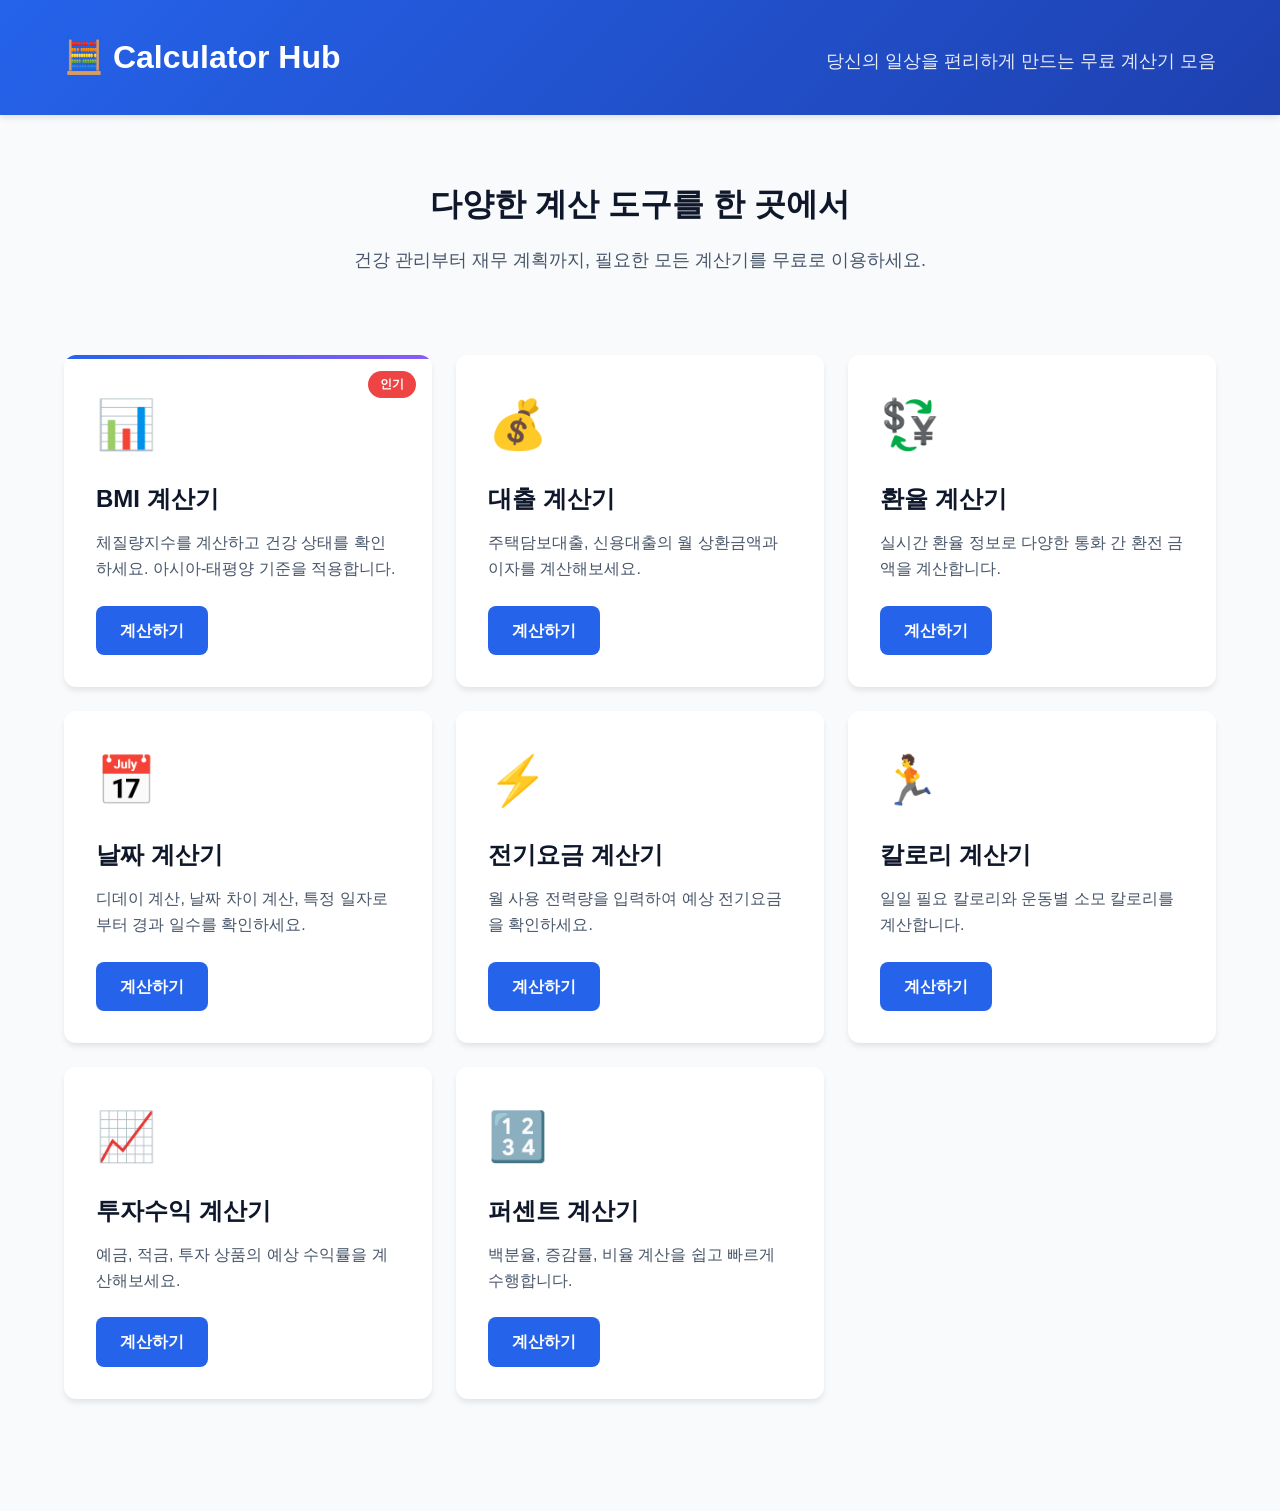
==== commit b9bc3c30: "refactor: Remove features section from homepage - Remove 'Why Calculator Hub' section - Keep clean a" ====
--- a/index.html
+++ b/index.html
@@ -159,32 +159,6 @@
                  (adsbygoogle = window.adsbygoogle || []).push({});
             </script>
         </div>
-
-        <section class="features">
-            <h2>왜 Calculator Hub를 선택해야 할까요?</h2>
-            <div class="features-grid">
-                <div class="feature-item">
-                    <div class="feature-icon">✨</div>
-                    <h3>무료 사용</h3>
-                    <p>모든 계산기를 완전 무료로 이용할 수 있습니다.</p>
-                </div>
-                <div class="feature-item">
-                    <div class="feature-icon">🔒</div>
-                    <h3>개인정보 보호</h3>
-                    <p>입력한 데이터는 서버에 저장되지 않습니다.</p>
-                </div>
-                <div class="feature-item">
-                    <div class="feature-icon">📱</div>
-                    <h3>반응형 디자인</h3>
-                    <p>PC, 태블릿, 모바일 모든 기기에서 편리하게 사용하세요.</p>
-                </div>
-                <div class="feature-item">
-                    <div class="feature-icon">⚡</div>
-                    <h3>빠른 계산</h3>
-                    <p>즉시 계산 결과를 확인할 수 있습니다.</p>
-                </div>
-            </div>
-        </section>
     </main>
 
     <!-- AdSense 광고 공간 4: 하단 -->
